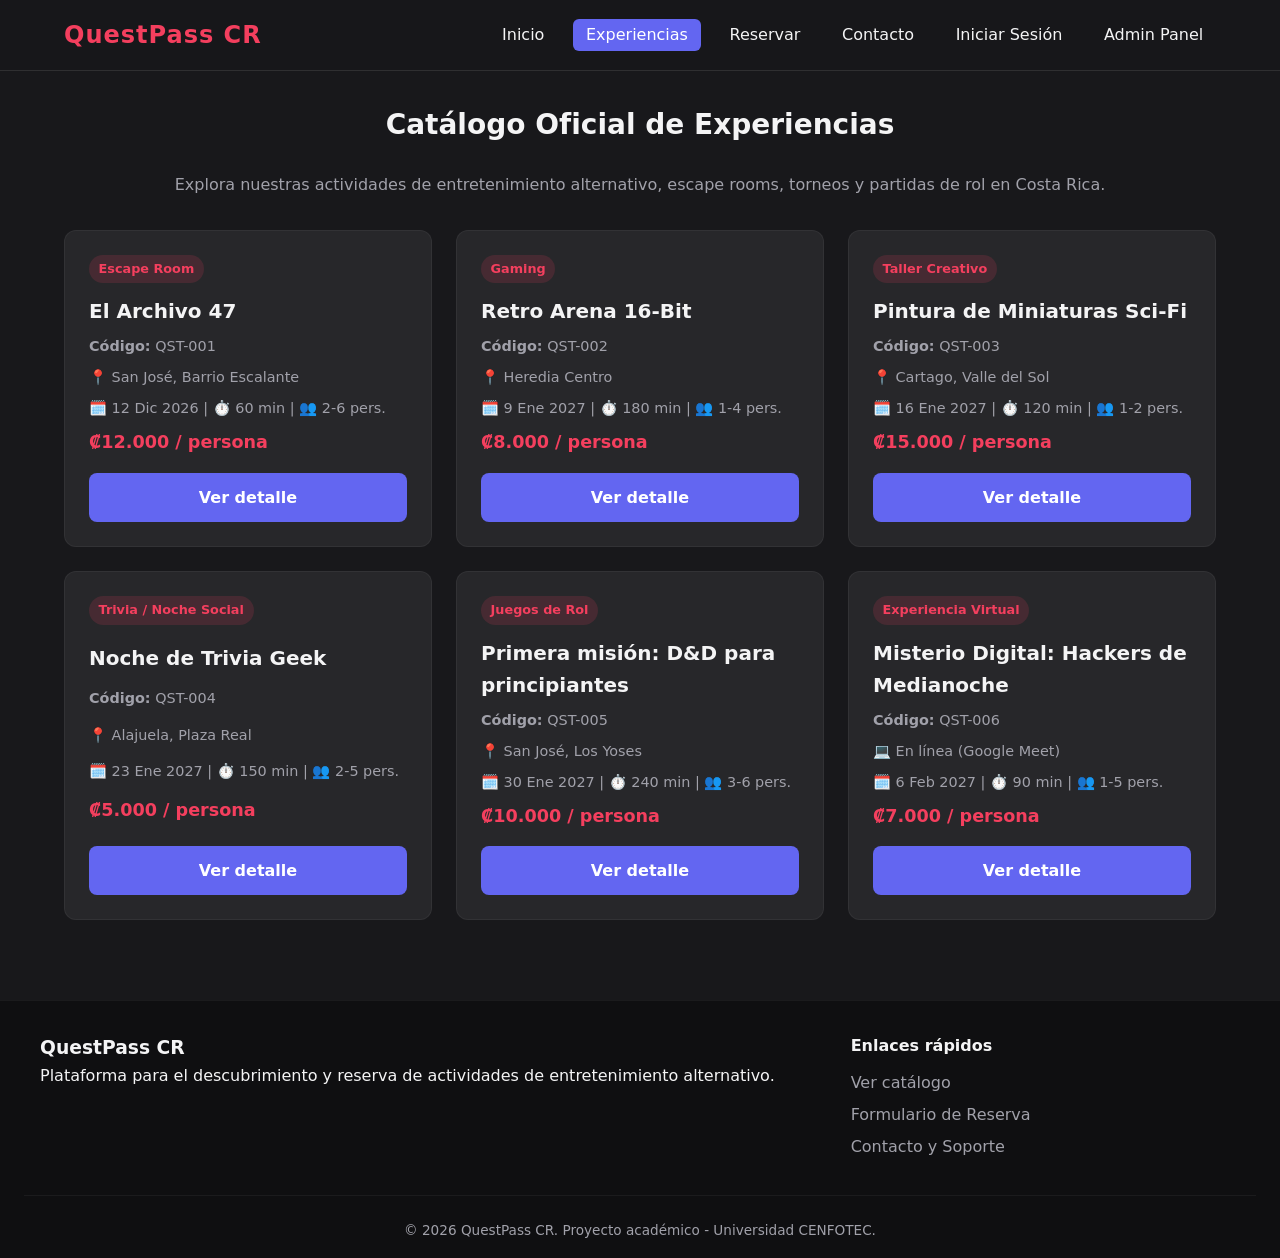
==== experiencias.html @ 7dd28b1d "feat: estructura base de index, experiencias y estilos css Se agrega maquetación semántica para inic" ====
<!DOCTYPE html>
<html lang="es">
<head>
    <meta charset="UTF-8">
    <meta name="viewport" content="width=device-width, initial-scale=1.0">
    <title>QuestPass CR - Catálogo de Experiencias</title>
    <link rel="stylesheet" href="css/styles.css">
</head>
<body>

    <!-- Header y Navegación -->
    <header class="main-header">
        <div class="header-container">
            <a href="index.html" class="brand-logo">QuestPass CR</a>
            
            <nav class="main-nav" aria-label="Navegación principal">
                <ul>
                    <li><a href="index.html">Inicio</a></li>
                    <li><a href="experiencias.html" class="active">Experiencias</a></li>
                    <li><a href="reservar.html">Reservar</a></li>
                    <li><a href="contacto.html">Contacto</a></li>
                    <li><a href="login.html">Iniciar Sesión</a></li>
                    <li><a href="admin.html">Admin Panel</a></li>
                </ul>
            </nav>
        </div>
    </header>

    <!-- Contenido Principal -->
    <main>
        <!-- Encabezado del Catálogo -->
        <section class="catalog-header">
            <h1>Catálogo Oficial de Experiencias</h1>
            <p>Explora nuestras actividades de entretenimiento alternativo, escape rooms, torneos y partidas de rol en Costa Rica.</p>
        </section>

        <!-- Lista de Experiencias -->
        <section class="catalog-section">
            <div class="grid-container">

                <!-- QST-001 -->
                <article class="card">
                    <span class="badge">Escape Room</span>
                    <h3>El Archivo 47</h3>
                    <p class="card-info"><strong>Código:</strong> QST-001</p>
                    <p class="card-info">📍 San José, Barrio Escalante</p>
                    <p class="card-info">🗓️ 12 Dic 2026 | ⏱️ 60 min | 👥 2-6 pers.</p>
                    <p class="card-price">₡12.000 / persona</p>
                    <a href="detalle.html" class="btn btn-card">Ver detalle</a>
                </article>

                <!-- QST-002 -->
                <article class="card">
                    <span class="badge">Gaming</span>
                    <h3>Retro Arena 16-Bit</h3>
                    <p class="card-info"><strong>Código:</strong> QST-002</p>
                    <p class="card-info">📍 Heredia Centro</p>
                    <p class="card-info">🗓️ 9 Ene 2027 | ⏱️ 180 min | 👥 1-4 pers.</p>
                    <p class="card-price">₡8.000 / persona</p>
                    <a href="detalle.html" class="btn btn-card">Ver detalle</a>
                </article>

                <!-- QST-003 -->
                <article class="card">
                    <span class="badge">Taller Creativo</span>
                    <h3>Pintura de Miniaturas Sci-Fi</h3>
                    <p class="card-info"><strong>Código:</strong> QST-003</p>
                    <p class="card-info">📍 Cartago, Valle del Sol</p>
                    <p class="card-info">🗓️ 16 Ene 2027 | ⏱️ 120 min | 👥 1-2 pers.</p>
                    <p class="card-price">₡15.000 / persona</p>
                    <a href="detalle.html" class="btn btn-card">Ver detalle</a>
                </article>

                <!-- QST-004 -->
                <article class="card">
                    <span class="badge">Trivia / Noche Social</span>
                    <h3>Noche de Trivia Geek</h3>
                    <p class="card-info"><strong>Código:</strong> QST-004</p>
                    <p class="card-info">📍 Alajuela, Plaza Real</p>
                    <p class="card-info">🗓️ 23 Ene 2027 | ⏱️ 150 min | 👥 2-5 pers.</p>
                    <p class="card-price">₡5.000 / persona</p>
                    <a href="detalle.html" class="btn btn-card">Ver detalle</a>
                </article>

                <!-- QST-005 -->
                <article class="card">
                    <span class="badge">Juegos de Rol</span>
                    <h3>Primera misión: D&D para principiantes</h3>
                    <p class="card-info"><strong>Código:</strong> QST-005</p>
                    <p class="card-info">📍 San José, Los Yoses</p>
                    <p class="card-info">🗓️ 30 Ene 2027 | ⏱️ 240 min | 👥 3-6 pers.</p>
                    <p class="card-price">₡10.000 / persona</p>
                    <a href="detalle.html" class="btn btn-card">Ver detalle</a>
                </article>

                <!-- QST-006 -->
                <article class="card">
                    <span class="badge">Experiencia Virtual</span>
                    <h3>Misterio Digital: Hackers de Medianoche</h3>
                    <p class="card-info"><strong>Código:</strong> QST-006</p>
                    <p class="card-info">💻 En línea (Google Meet)</p>
                    <p class="card-info">🗓️ 6 Feb 2027 | ⏱️ 90 min | 👥 1-5 pers.</p>
                    <p class="card-price">₡7.000 / persona</p>
                    <a href="detalle.html" class="btn btn-card">Ver detalle</a>
                </article>

            </div>
        </section>
    </main>

    <!-- Pie de Página -->
    <footer class="main-footer">
        <div class="footer-container">
            <div class="footer-info">
                <h3>QuestPass CR</h3>
                <p>Plataforma para el descubrimiento y reserva de actividades de entretenimiento alternativo.</p>
            </div>
            <div class="footer-links">
                <h4>Enlaces rápidos</h4>
                <ul>
                    <li><a href="experiencias.html">Ver catálogo</a></li>
                    <li><a href="reservar.html">Formulario de Reserva</a></li>
                    <li><a href="contacto.html">Contacto y Soporte</a></li>
                </ul>
            </div>
        </div>
        <div class="footer-bottom">
            <p>&copy; 2026 QuestPass CR. Proyecto académico - Universidad CENFOTEC.</p>
        </div>
    </footer>

</body>
</html>
---- css/styles.css ----
/* variables y reset */
:root {
    --primary-color: #6366f1;
    --primary-dark: #4f46e5;
    --secondary-color: #f43f5e;
    --bg-dark: #18181b;
    --bg-card: #27272a;
    --text-light: #f4f4f5;
    --text-muted: #a1a1aa;
    --accent: #f43f5e;
    --font-main: 'Segoe UI', system-ui, -apple-system, sans-serif;
}


* {
    box-sizing: border-box;
    margin: 0;
    padding: 0;
}

body {
    font-family: var(--font-main);
    background-color: var(--bg-dark);
    color: var(--text-light);
    line-height: 1.6;
    display: flex;
    flex-direction: column;
    min-height: 100vh;
}

:focus-visible {
    outline: 3px solid var(--secondary-color);
    outline-offset: 3px;
}

/* header y navegacion */
.main-header {
    background-color: rgba(24, 24, 27, 0.95);
    border-bottom: 1px solid rgba(255, 255, 255, 0.1);
    position: sticky;
    top: 0;
    z-index: 1000;
}

.header-container {
    max-width: 1200px;
    margin: 0 auto;
    padding: 1rem 1.5rem;
    display: flex;
    flex-direction: column;
    align-items: center;
    gap: 1rem;
}

.brand-logo {
    font-size: 1.5rem;
    font-weight: 800;
    color: var(--secondary-color);
    text-decoration: none;
    letter-spacing: 1px;
}

.main-nav ul {
    display: flex;
    flex-wrap: wrap;
    justify-content: center;
    gap: 1rem;
    list-style: none;
}

.main-nav a {
    color: var(--text-light);
    text-decoration: none;
    font-weight: 500;
    padding: 0.4rem 0.8rem;
    border-radius: 6px;
    transition: background-color 0.2s ease, color 0.2s ease;
}

.main-nav a:hover,
.main-nav a.active {
    background-color: var(--primary-color);
    color: #fff;
}

/* contenido principal */
main {
    flex: 1;
    max-width: 1200px;
    width: 100%;
    margin: 0 auto;
    padding: 2rem 1.5rem;
}

/* hero section */
.hero-section {
    text-align: center;
    padding: 3rem 1rem;
    background: linear-gradient(135deg, rgba(99, 102, 241, 0.2) 0%, rgba(244, 63, 94, 0.1) 100%);
    border-radius: 12px;
    margin-bottom: 3rem;
}

.hero-section h1 {
    font-size: 2rem;
    margin-bottom: 1rem;
    color: #fff;
}

.hero-section p {
    color: var(--text-muted);
    font-size: 1.1rem;
    max-width: 700px;
    margin: 0 auto 1.5rem auto;
}

.hero-buttons {
    display: flex;
    gap: 1rem;
    justify-content: center;
    flex-wrap: wrap;
}

/* botones */
.btn {
    display: inline-block;
    padding: 0.75rem 1.5rem;
    border-radius: 8px;
    font-weight: 600;
    text-decoration: none;
    cursor: pointer;
    border: none;
    transition: transform 0.2s ease, background-color 0.2s ease;
}

.btn:hover {
    transform: translateY(-2px);
}

.btn-primary {
    background-color: var(--primary-color);
    color: #fff;
}

.btn-primary:hover {
    background-color: var(--primary-dark);
}

.btn-secondary {
    background-color: transparent;
    color: var(--secondary-color);
    border: 2px solid var(--secondary-color);
}

.btn-card {
    background-color: var(--primary-color);
    color: #fff;
    width: 100%;
    text-align: center;
    margin-top: 1rem;
}

/* grid y tarjetas */
.featured-section h2, .about-section h2, .catalog-header h1 {
    font-size: 1.75rem;
    margin-bottom: 1.5rem;
    text-align: center;
}

.catalog-header {
    text-align: center;
    margin-bottom: 2rem;
}

.catalog-header p {
    color: var(--text-muted);
}

.grid-container, .features-grid {
    display: grid;
    grid-template-columns: 1fr;
    gap: 1.5rem;
    margin-bottom: 3rem;
}

.card, .feature-item {
    background-color: var(--bg-card);
    border: 1px solid rgba(255, 255, 255, 0.05);
    border-radius: 12px;
    padding: 1.5rem;
    display: flex;
    flex-direction: column;
    justify-content: space-between;
}

.badge {
    align-self: flex-start;
    background-color: rgba(244, 63, 94, 0.15);
    color: var(--secondary-color);
    font-size: 0.8rem;
    font-weight: 700;
    padding: 0.25rem 0.6rem;
    border-radius: 20px;
    margin-bottom: 0.75rem;
}

.card h3 {
    font-size: 1.25rem;
    margin-bottom: 0.5rem;
}

.card-info {
    color: var(--text-muted);
    font-size: 0.9rem;
    margin-bottom: 0.5rem;
}

.card-price {
    font-size: 1.1rem;
    font-weight: 700;
    color: var(--secondary-color);
}

/* footer */
.main-footer {
    background-color: #0f0f11;
    border-top: 1px solid rgba(255, 255, 255, 0.05);
    padding: 2rem 1.5rem 1rem 1.5rem;
    margin-top: auto;
}

.footer-container {
    max-width: 1200px;
    margin: 0 auto;
    display: grid;
    grid-template-columns: 1fr;
    gap: 2rem;
    margin-bottom: 2rem;
}

.footer-links ul {
    list-style: none;
    margin-top: 0.5rem;
}

.footer-links a {
    color: var(--text-muted);
    text-decoration: none;
    line-height: 2;
}

.footer-links a:hover {
    color: var(--secondary-color);
}

.footer-bottom {
    text-align: center;
    padding-top: 1.5rem;
    border-top: 1px solid rgba(255, 255, 255, 0.05);
    color: var(--text-muted);
    font-size: 0.85rem;
}

/* responsive */
@media (min-width: 768px) {
    .header-container {
        flex-direction: row;
        justify-content: space-between;
    }

    .grid-container {
        grid-template-columns: repeat(2, 1fr);
    }

    .features-grid {
        grid-template-columns: repeat(3, 1fr);
    }

    .footer-container {
        grid-template-columns: 2fr 1fr;
    }
}

@media (min-width: 1024px) {
    .grid-container {
        grid-template-columns: repeat(3, 1fr);
    }

    .hero-section h1 {
        font-size: 2.75rem;
    }
}
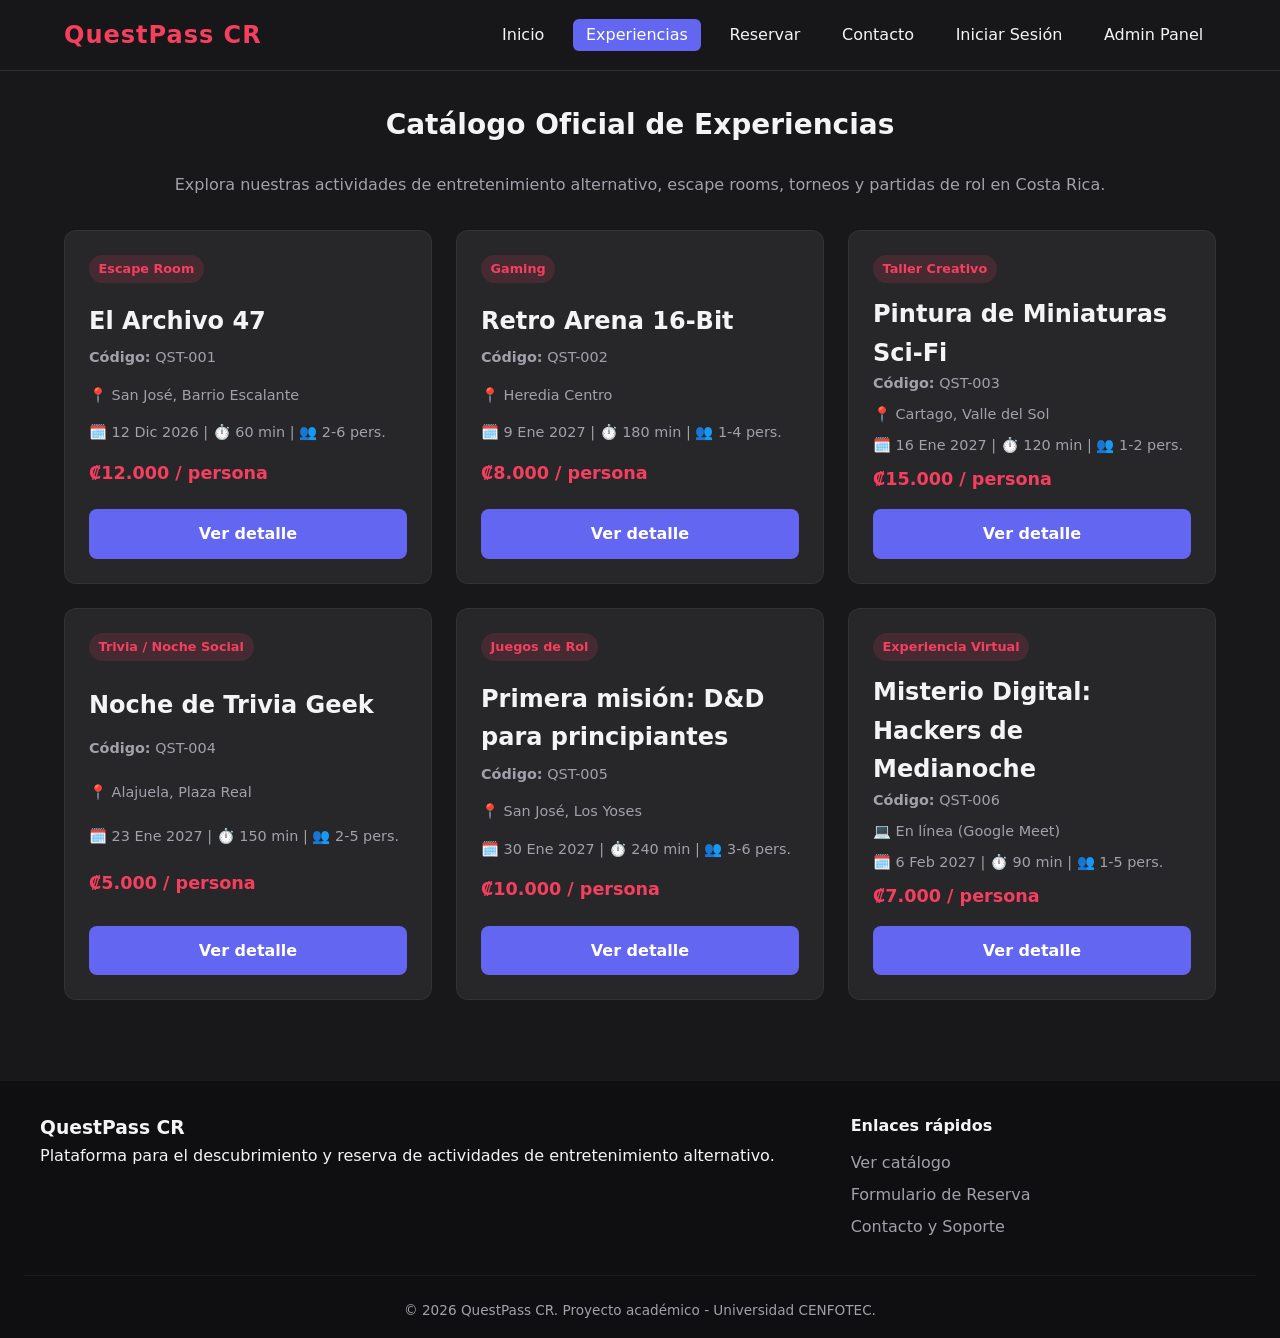
==== commit 7901ecd2: "fix: Se corrigen errores detectados en validador W3C" ====
--- a/experiencias.html
+++ b/experiencias.html
@@ -1,18 +1,20 @@
 <!DOCTYPE html>
 <html lang="es">
+
 <head>
     <meta charset="UTF-8">
     <meta name="viewport" content="width=device-width, initial-scale=1.0">
     <title>QuestPass CR - Catálogo de Experiencias</title>
     <link rel="stylesheet" href="css/styles.css">
 </head>
+
 <body>
 
     <!-- Header y Navegación -->
     <header class="main-header">
         <div class="header-container">
             <a href="index.html" class="brand-logo">QuestPass CR</a>
-            
+
             <nav class="main-nav" aria-label="Navegación principal">
                 <ul>
                     <li><a href="index.html">Inicio</a></li>
@@ -31,17 +33,18 @@
         <!-- Encabezado del Catálogo -->
         <section class="catalog-header">
             <h1>Catálogo Oficial de Experiencias</h1>
-            <p>Explora nuestras actividades de entretenimiento alternativo, escape rooms, torneos y partidas de rol en Costa Rica.</p>
+            <p>Explora nuestras actividades de entretenimiento alternativo, escape rooms, torneos y partidas de rol en
+                Costa Rica.</p>
         </section>
 
         <!-- Lista de Experiencias -->
-        <section class="catalog-section">
+        <div class="catalog-section">
             <div class="grid-container">
 
                 <!-- QST-001 -->
                 <article class="card">
                     <span class="badge">Escape Room</span>
-                    <h3>El Archivo 47</h3>
+                    <h2>El Archivo 47</h2>
                     <p class="card-info"><strong>Código:</strong> QST-001</p>
                     <p class="card-info">📍 San José, Barrio Escalante</p>
                     <p class="card-info">🗓️ 12 Dic 2026 | ⏱️ 60 min | 👥 2-6 pers.</p>
@@ -52,7 +55,7 @@
                 <!-- QST-002 -->
                 <article class="card">
                     <span class="badge">Gaming</span>
-                    <h3>Retro Arena 16-Bit</h3>
+                    <h2>Retro Arena 16-Bit</h2>
                     <p class="card-info"><strong>Código:</strong> QST-002</p>
                     <p class="card-info">📍 Heredia Centro</p>
                     <p class="card-info">🗓️ 9 Ene 2027 | ⏱️ 180 min | 👥 1-4 pers.</p>
@@ -63,7 +66,7 @@
                 <!-- QST-003 -->
                 <article class="card">
                     <span class="badge">Taller Creativo</span>
-                    <h3>Pintura de Miniaturas Sci-Fi</h3>
+                    <h2>Pintura de Miniaturas Sci-Fi</h2>
                     <p class="card-info"><strong>Código:</strong> QST-003</p>
                     <p class="card-info">📍 Cartago, Valle del Sol</p>
                     <p class="card-info">🗓️ 16 Ene 2027 | ⏱️ 120 min | 👥 1-2 pers.</p>
@@ -74,7 +77,7 @@
                 <!-- QST-004 -->
                 <article class="card">
                     <span class="badge">Trivia / Noche Social</span>
-                    <h3>Noche de Trivia Geek</h3>
+                    <h2>Noche de Trivia Geek</h2>
                     <p class="card-info"><strong>Código:</strong> QST-004</p>
                     <p class="card-info">📍 Alajuela, Plaza Real</p>
                     <p class="card-info">🗓️ 23 Ene 2027 | ⏱️ 150 min | 👥 2-5 pers.</p>
@@ -85,7 +88,7 @@
                 <!-- QST-005 -->
                 <article class="card">
                     <span class="badge">Juegos de Rol</span>
-                    <h3>Primera misión: D&D para principiantes</h3>
+                    <h2>Primera misión: D&D para principiantes</h2>
                     <p class="card-info"><strong>Código:</strong> QST-005</p>
                     <p class="card-info">📍 San José, Los Yoses</p>
                     <p class="card-info">🗓️ 30 Ene 2027 | ⏱️ 240 min | 👥 3-6 pers.</p>
@@ -96,7 +99,7 @@
                 <!-- QST-006 -->
                 <article class="card">
                     <span class="badge">Experiencia Virtual</span>
-                    <h3>Misterio Digital: Hackers de Medianoche</h3>
+                    <h2>Misterio Digital: Hackers de Medianoche</h2>
                     <p class="card-info"><strong>Código:</strong> QST-006</p>
                     <p class="card-info">💻 En línea (Google Meet)</p>
                     <p class="card-info">🗓️ 6 Feb 2027 | ⏱️ 90 min | 👥 1-5 pers.</p>
@@ -105,7 +108,7 @@
                 </article>
 
             </div>
-        </section>
+        </div>
     </main>
 
     <!-- Pie de Página -->
@@ -130,4 +133,5 @@
     </footer>
 
 </body>
+
 </html>
--- a/css/styles.css
+++ b/css/styles.css
@@ -262,6 +262,14 @@
     font-size: 0.85rem;
 }
 
+input{
+    border-radius: 8px;
+    border:#18181b 0px;
+    background-color: var(--primary-color);
+    margin: 2px;
+    padding: 2px;
+}
+
 /* responsive */
 @media (min-width: 768px) {
     .header-container {
@@ -290,4 +298,57 @@
     .hero-section h1 {
         font-size: 2.75rem;
     }
+}
+
+/* admin layout y tablas */
+.admin-grid {
+    display: grid;
+    grid-template-columns: 1fr;
+    gap: 2rem;
+    margin-bottom: 2rem;
+}
+
+.table-container {
+    overflow-x: auto;
+    margin-top: 1rem;
+}
+
+.data-table {
+    width: 100%;
+    border-collapse: collapse;
+    text-align: left;
+}
+
+.data-table th,
+.data-table td {
+    padding: 0.75rem 1rem;
+    border-bottom: 1px solid rgba(255, 255, 255, 0.1);
+}
+
+.data-table th {
+    border-bottom: 2px solid var(--primary-color);
+    color: var(--text-light);
+}
+
+.empty-table-msg {
+    text-align: center;
+    color: var(--text-muted);
+    padding: 1.5rem 1rem;
+}
+
+/* formulario de login contenedor */
+.login-card {
+    max-width: 450px;
+    margin: 2rem auto;
+}
+
+.form-intro {
+    color: var(--text-muted);
+    font-size: 0.9rem;
+    margin-bottom: 1.5rem;
+}
+
+.form-submit {
+    width: 100%;
+    margin-top: 1rem;
 }
